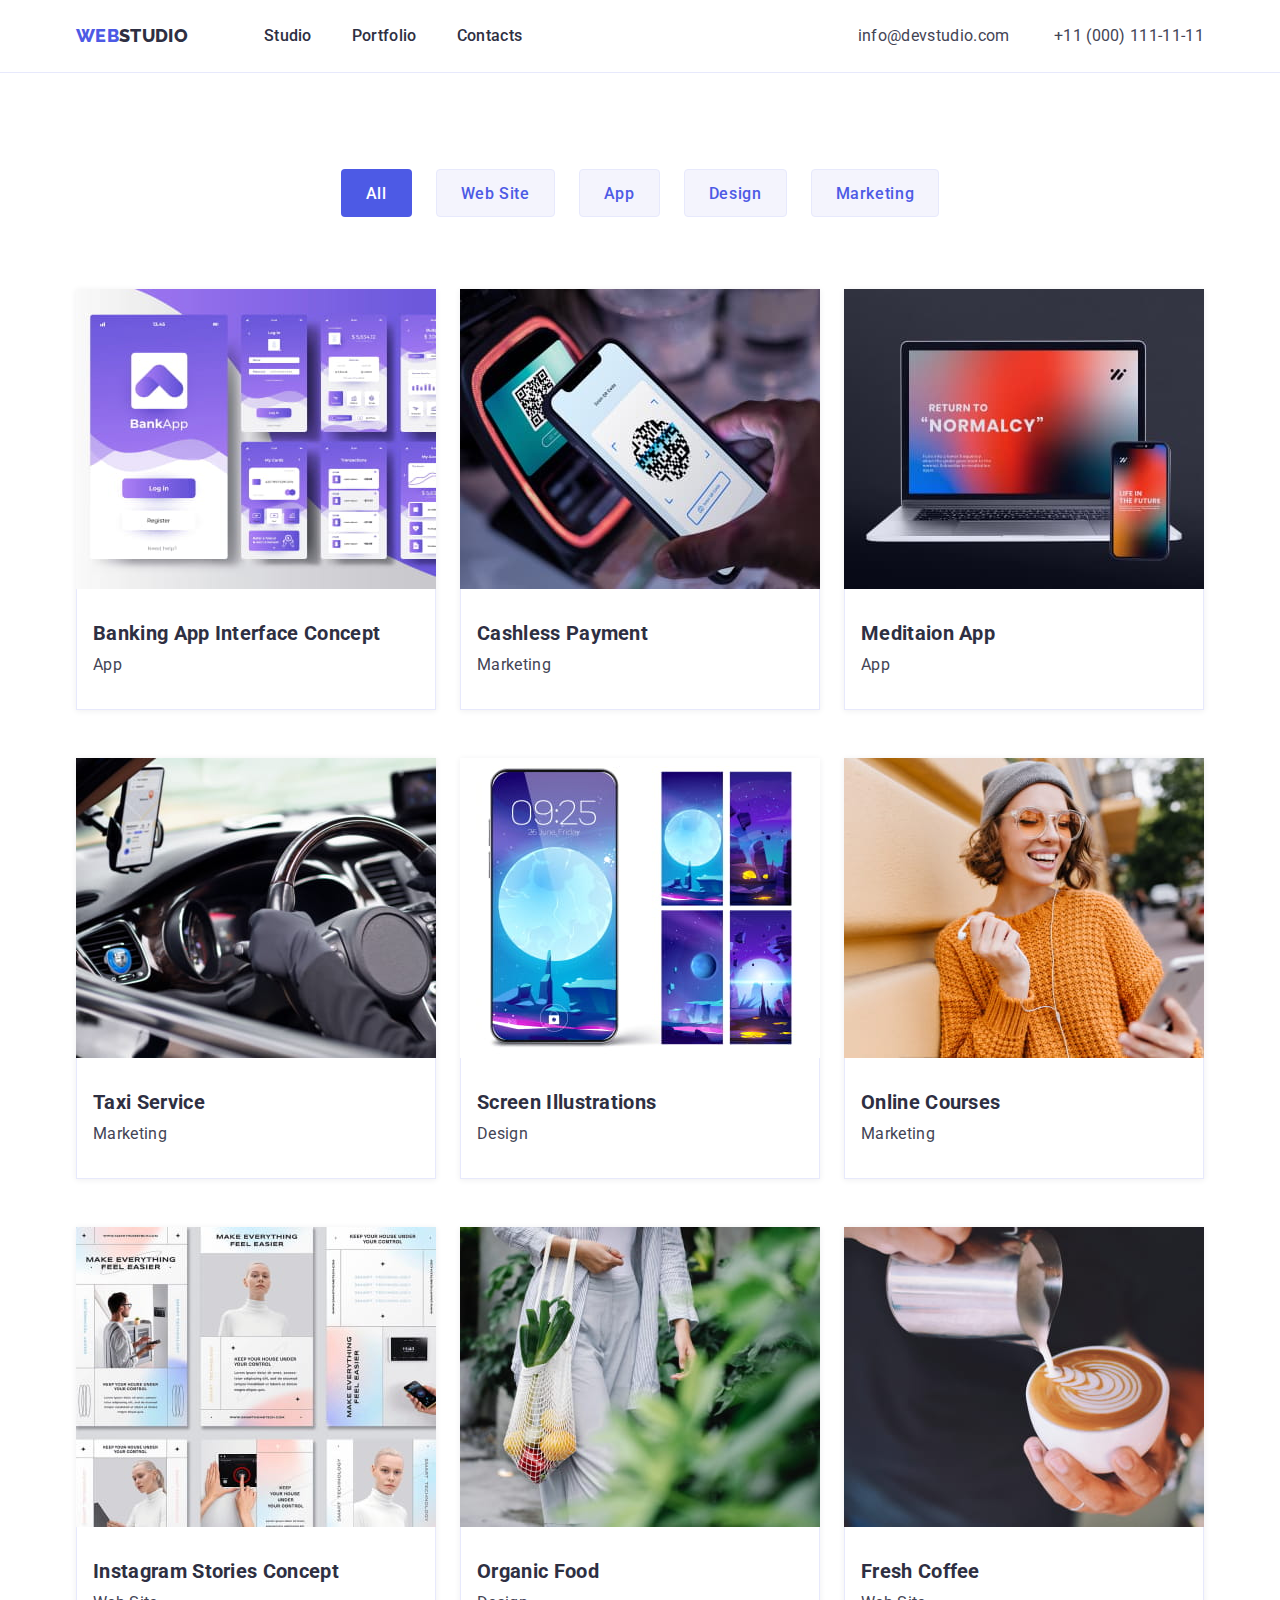
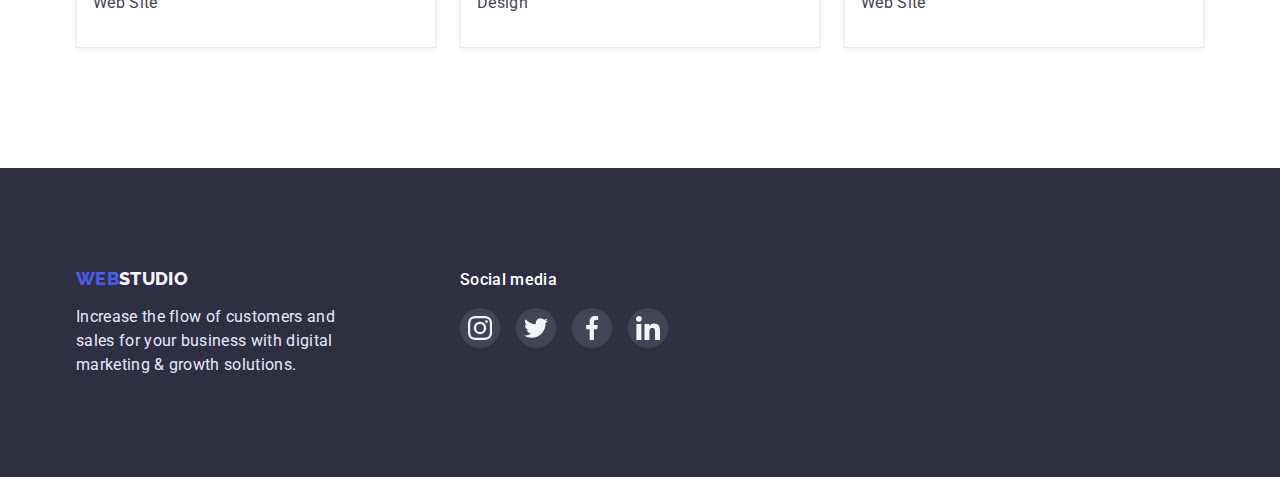
==== portfolio.html @ 6b867adf "Create new repository" ====
<!DOCTYPE html>
<html lang="en">
<head>
    <meta charset="UTF-8">
    <meta http-equiv="X-UA-Compatible" content="IE=edge">
    <meta name="viewport" content="width=device-width, initial-scale=1.0">
    <title>Document</title>
    <link rel="preconnect" href="https://fonts.googleapis.com">
    <link rel="preconnect" href="https://fonts.gstatic.com" crossorigin>
    <link href="https://fonts.googleapis.com/css2?family=Raleway:wght@800&family=Roboto:wght@400;500;700;900&display=swap"
        rel="stylesheet">
    <link rel="stylesheet" href="https://cdnjs.cloudflare.com/ajax/libs/modern-normalize/1.1.0/modern-normalize.min.css">
    <link rel="stylesheet" href="./css/styles.css">
</head>
<body>

    <!-- Шапка сайту -->
<header class="page-header">
    <div class="container overlay">
        <nav class="header-nav">
            <a href="./index.html" class="logo"><Span class="first-logo">Web</Span>Studio</a>
            <ul class="site-nav list">
                <li class="item"><a href="./index.html" class="nav-title">Studio</a></li>
                <li class="item"><a href="./portfolio.html" class="nav-title">Portfolio</a></li>
                <li class="item"><a href="" class="nav-title">Contacts</a></li>
            </ul>
            <div class="contact">
                <a href="mailto:info@devstudio.com" class="contact-description">info@devstudio.com</a>
                <a href="tel:+110001111111" class="contact-description">+11 (000) 111-11-11</a>
            </div>
        </nav>
    </div>
</header>
   
   <!-- Основний контент -->
   <main>

    <!-- Кнопки фільтрів -->
        <section class="filtr-button">
            <div class="container">
            <h1 class="secret-name">Filters buttons</h1>
            <ul class="list description button-list">
                <li class="item">
                    <button type="button" class="button primary">All</button>
                </li>
                <li class="item">
                    <button type="button" class="button secondary">Web Site</button>
                </li>
                <li class="item">
                    <button type="button" class="button secondary">App</button>
                </li>
                <li class="item">
                    <button type="button" class="button secondary">Design</button>
                </li>
                <li class="item">
                    <button type="button" class="button secondary">Marketing</button>
                </li>
            </ul>
            </div>
        </section>
    
    <!-- Картки проектів -->
            <section class="project-cards">
                <div class="container">
                <h2 class="secret-name">Project cards</h2>
                <ul class="list description cards-list">
                    <li class="item">
                        <a href="" class="card-link">
                                <img class="imag" src="./images/Banking-App-Interface-Concept.jpg" alt="Banking App Interface Concept" width="360" height="300">
                            <div class="card-content">
                                <h3 class="name">Banking App Interface Concept</h3>
                                <p class="filter-name">App</p>
                            </div>
                        </a>
                    </li>
                    <li class="item">
                        <a href="" class="card-link">
                            <img src="./images/Cashless-Payment.jpg" alt="Cashless Payment" width="360" height="300">
                        <div class="card-content">
                            <h3 class="name">Cashless Payment</h3>
                            <p class="filter-name">Marketing</p>
                        </div>
                        </a>
                    </li> 
                    <li class="item">
                        <a href="" class="card-link">
                            <img src="./images/Meditaion-App.jpg" alt="Meditaion App" width="360" height="300">
                        <div class="card-content">
                            <h3 class="name">Meditaion App</h3>
                            <p class="filter-name">App</p>
                        </div>
                        </a>
                    </li> 
                    <li class="item">
                        <a href="" class="card-link">
                            <img src="./images/Taxi-Service.jpg" alt="Taxi Service" width="360" height="300">
                        <div class="card-content">
                            <h3 class="name">Taxi Service</h3>
                            <p class="filter-name">Marketing</p>
                        </div>
                        </a>
                    </li> 
                    <li class="item">
                        <a href="" class="card-link">
                            <img src="./images/Screen-Illustrations.jpg" alt="Screen Illustrations" width="360" height="300">
                        <div class="card-content">
                            <h3 class="name">Screen Illustrations</h3>
                            <p class="filter-name">Design</p>
                        </div>
                        </a>
                    </li> 
                    <li class="item">
                        <a href="" class="card-link">
                            <img src="./images/Online-Courses.jpg" alt="Online Courses" width="360" height="300">
                        <div class="card-content">
                            <h3 class="name">Online Courses</h3>
                            <p class="filter-name">Marketing</p>
                        </div>
                        </a>
                    </li> 
                    <li class="item">
                        <a href="" class="card-link">
                            <img src="./images/Instagram-Stories-Concept.jpg" alt="Instagram Stories Concept" width="360" height="300">
                        <div class="card-content">
                            <h3 class="name">Instagram Stories Concept</h3>
                            <p class="filter-name">Web Site</p>
                        </div>
                        </a>
                    </li>
                    <li class="item">
                        <a href="" class="card-link">
                            <img src="./images/Organic-Food.jpg" alt="Organic Food" width="360" height="300">
                        <div class="card-content">
                            <h3 class="name">Organic Food</h3>
                            <p class="filter-name">Design</p>
                        </div>
                        </a>
                    </li>
                    <li class="item">
                        <a href="" class="card-link">
                            <img src="./images/Fresh-Coffee.jpg" alt="Fresh Coffee" width="360" height="300">
                        <div class="card-content">
                            <h3 class="name">Fresh Coffee</h3>
                            <p class="filter-name">Web Site</p>
                        </div>
                        </a>
                    </li> 
                </ul>
                </div>
            </section>
    
   </main>

<!-- Футер -->
    <footer class="footer">
        <div class="container our-company">
            <div class="logo-information">
                <a href="./index.html" class="logo-foother"><span class="first-logo">Web</span>Studio</a>
                <p class="footer-description">Increase the flow of customers and sales for your business with digital
                    marketing & growth solutions.</p>
            </div>
            <div class="logo-social">
                <h2 class="social">Social media</h2>
                <ul class="list description our-company-list">
                    <li class="link-position">
                        <a href="" class="our-company-link">
                            <svg class="our-company-icon">
                                <use href="./images/symbol-defs.svg#instagram"></use>
                            </svg>
                        </a>
                    </li>
                    <li class="link-position">
                        <a href="" class="our-company-link">
                            <svg class="our-company-icon">
                                <use href="./images/symbol-defs.svg#twitter"></use>
                            </svg>
                        </a>
                    </li>
                    <li class="link-position">
                        <a href="" class="our-company-link">
                            <svg class="our-company-icon">
                                <use href="./images/symbol-defs.svg#facebook"></use>
                            </svg>
                        </a>
                    </li>
                    <li class="link-position">
                        <a href="" class="our-company-link">
                            <svg class="our-company-icon">
                                <use href="./images/symbol-defs.svg#linkedin"></use>
                            </svg>
                        </a>
                    </li>
                </ul>
            </div>
        </div>
    </footer>
    
</body>
</html>
---- css/styles.css ----
/* Color styles */

/* Body
White #FFFFFF */

/* Primary Brand 
Iris #4D5AE5 */

/* Pressed state
OCEAN #404BBF */

/* Dark 
Navy blue #2E2F42 */

/* Success 
GREEN #31D0AA */

/* Text 
SLATE #434455 */

/* Subtle Text 
LIGHT SLATE #8E8F99 */

/* Accent 
cornflower #E7E9FC */

/* Light 
CLOUD #F4F4FD */

:root {
    /* Colors */
    --primary-brand-color: #4D5AE5;
    --color-hover-focus: #404BBF;
    --title-text-color: #2E2F42;
    --description-text-color: #434455;
    --background-light-color: #F4F4FD;
    --button-border-color: #E7E9FC;
    --border-clients-color: #8E8F99;
    --clients-color: #8E8F99;

    /* Body */
    --font-weight-body: 500;
    --line-height-body: 1.5;
    --letter-spacing-body: 0.02em;

    /* Logo */
    --font-weight-logo: 800;
    --font-size-logo: 18px;
    --line-height-logo: 1.33;
    --letter-spacing-logo: 0.03;

    /* Buttons */
    --font-family-button: Roboto;
    --font-weight-button: 500;
    --line-height-button: 1.5;
    --align-items-button: center;
    --letter-spacing-button: 0.04em;

    /* Section title */
    --font-size-section-title: 36px;
    --line-height-section-title: 1.11;
}

/* Фон всієї сторінки */
body {
    background-color: #ffffff;
    color: var(--title-text-color);

    font-family: Roboto, sans-serif;
    font-weight: var(--font-weight-body);
    line-height: var(--line-height-body);
    letter-spacing: var(--letter-spacing-body);
}

.container {
    margin-left: auto;
    margin-right: auto;
    width: 1158px;
    padding-left: 15px;
    padding-right: 15px;
}

.list {
    margin-top: 0;
    margin-bottom: 0;

    list-style: none;
}

.section {
    margin-top: 0;
    margin-bottom: 0;
    padding-bottom: 120px;
}

/* Header */
.page-header {
    border-bottom: 1px solid #E7E9FC;
}

.header-nav {
    display: flex;
    align-items: center;
}

/* Логотип */
.logo {
    display: inline-block;
    padding-top: 24px;
    padding-bottom: 24px;

    color: var(--title-text-color);
    text-decoration: none;

    font-family: Raleway, sans-serif;
    font-weight: var(--font-weight-logo);
    font-size: var(--font-size-logo);
    line-height: var(--line-height-logo);
    letter-spacing: var(--letter-spacing-logo);
    text-transform: uppercase;
}

.first-logo {
    color: var(--primary-brand-color);
}

/* Навігація */
.site-nav {
    display: flex;
    margin-left: 76px;
    padding: 0;
}

.site-nav .item:not(:last-child) {
    margin-right: 40px;
}

.nav-title {
    display: block;
    padding-top: 24px;
    padding-bottom: 24px;

    text-decoration: none;
    color: var(--title-text-color);
    text-decoration: none;
}

.nav-title:hover,
.nav-title:focus {
    color: var(--color-hover-focus);
}

/* Контакти */
.contact {
    margin-top: 0;
    margin-bottom: 0;
    margin-left: auto;
    padding: 0;
}

.contact-description {
    display: inline-block;
    padding-top: 24px;
    padding-bottom: 24px;

    color: var(--description-text-color);
    text-decoration: none;
    font-style: normal;
    font-weight: 400;
}

.contact-description:hover,
.contact-description:focus {
    color: var(--primary-brand-color);
}

.header-nav .contact-description:not(:last-child) {
    margin-right: 40px;
}

/* Герой */
.hero {
    padding-top: 188px;
    padding-bottom: 188px;
    text-align: center;

    background-color: var(--title-text-color);
    color: #FFFFFF;

    max-width: 1600px;
    height: 600px;
    margin-left: auto;
    margin-right: auto;
    background-image: linear-gradient(to right, 
    rgba(46, 47, 66, 0.7),
    rgba(46, 47, 66, 0.7)),
    url(../images/people-office.jpg);
    background-repeat: no-repeat;
    background-position: center;
    background-size: cover;
}


.hero-description {
    margin-top: 0;
    margin-bottom: 48px;

    font-size: 56px;
    line-height: 1.07;
}

/* Buttons */

.button {
    display: inline-block;
    border: 1px solid transparent;
    border-radius: 4px;
    padding: 12px 24px;
    min-width: 69px;
    height: 48px;

    background-color: #FFFFFF;
    color: var(--title-text-color);

    cursor: pointer;
    
    font-family: var(--font-family-button);
    font-weight: var(--font-weight-button);
    line-height: var(--line-height-button);
    align-items: var(--align-items-button);
    letter-spacing: var(--letter-spacing-button);
}

.button-order {
    min-width: 170px;
    height: 51px;
    line-height: 1.19;

    padding: 16px 32px;

    background-color: var(--primary-brand-color);
    color: #ffffff;
}

.button-order:hover,
.button-order:focus {
    background-color: var(--color-hover-focus);
    box-shadow: 0px 4px 4px rgba(0, 0, 0, 0.15);
}

.button.primary {
   background-color: var(--primary-brand-color);
   color: #ffffff; 
}

.button.secondary {
    border: 1px solid var(--button-border-color);
    background-color: var(--background-light-color);
    color: var(--primary-brand-color);
}

.secondary:hover,
.secondary:focus {
    border: 1px solid var(--primary-brand-color);
    background-color: var(--primary-brand-color);
    color: var(--background-light-color);
}

/* Цінності компанії */
.section-title {
    margin-top: 0;
    margin-bottom: 0;
    padding-bottom: 72px;

    font-size: var(--font-size-section-title);
    line-height: var(--line-height-section-title);
    text-align: center;
    text-transform: capitalize;
}

.list-values {
    display: flex;
    padding-top: 120px;
    padding-left: 0;
}

.list-values > .item {
    width: calc((100% - 24px * 3) / 4);
    margin-right: 24px;
}

.list-values > .item:last-child {
    margin-right: 0;
}

.actions {
    display: flex;
    padding: 24px 0;
    justify-content: center;
    align-items: center;
    background-color: var(--background-light-color);
    border-radius: 4px;
}

.icon {
    width: 64px;
    height: 64px;
}

.description-name {
    margin-top: 8px;
    margin-bottom: 8px;
}

/* Secret name */
.secret-name {
    position: absolute;
    width: 1px;
    height: 1px;
    margin: -1px;
    padding: 0;
    overflow: hidden;
    border: 0;
    clip: rect(0 0 0 0);
}

.description-text,
.worker-description,
.filter-name {
    margin-top: 0;
    margin-bottom: 0;

    color: var(--description-text-color);

    font-weight: 400;
}

/* Можливості компанії */
img {
    display: block;
}

.list-capabilities {
    display: flex;
    padding-left: 0;
    justify-content: space-between;
}

.link {
    display: block;
}

/* Команда */
.team {
    margin-top: 0;
    margin-bottom: 0;

    background-color: var(--background-light-color);
}

.team-name {
    padding-top: 120px;
}

.team-list {
    display: flex;
    justify-content: space-between;
    padding-left: 0;
}

.team-item {
    background-color: #ffffff;
    text-align: center;
    box-shadow: 0px 1px 6px rgba(46, 47, 66, 0.08), 0px 1px 1px rgba(46, 47, 66, 0.16), 0px 2px 1px rgba(46, 47, 66, 0.08);
    border-radius: 0px 0px 4px 4px;
}

.worker {
    margin-top: 0;
    margin-bottom: 0;
    padding-top: 32px;
}

.worker-description {
    margin-top: 8px;
    margin-bottom: 0;
    margin-bottom: 8px;
}

.tralind-list {
    display: flex;
    justify-content: space-between;
    padding: 0 16px 32px 16px;
}

.tralind-link {
    display: flex;
    padding: 12px;
    border-radius: 50%;
    align-items: center;
    justify-content: center;
    cursor: pointer;

    background-color: var(--primary-brand-color);
    fill: var(--background-light-color);
}

.tralind-link:hover,
.tralind-link:focus {
    background-color: var(--color-hover-focus);
}

.tralind-icon {
    width: 16px;
    height: 16px;
}

/* Customers */
.section-clients {
    padding-top: 130px;
}

.list-clients {
    display: flex;
    justify-content: space-between;
    margin: 0;
    padding-left: 0;
}

.link-client {
    display: flex;
    padding: 16px 32px;
    justify-content: center;
    align-items: center;

    border: 1px solid var(--border-clients-color);
    border-radius: 4px;

    fill: var(--clients-color);
}

.link-client:hover,
.link-client:focus {
    border: 1px solid var(--color-hover-focus);
    fill: var(--color-hover-focus);
}

.client {
    width: 104px;
    height: 56px;
}

/* Foother */
.footer {
    background-color: var(--title-text-color);
    color: #E7E9FC;
    padding-top: 100px;
    padding-bottom: 100px;
}

.our-company {
    display: flex;
}

.logo-foother {
    display: inline-block;
    margin-top: 0;
    margin-bottom: 16px;

    color: var(--background-light-color);
    text-decoration: none;

    font-family: Raleway, sans-serif;
    font-weight: var(--font-weight-logo);
    font-size: var(--font-size-logo);
    line-height: 1.17;
    letter-spacing: var(--letter-spacing-logo);
    text-transform: uppercase;
}

.first-logo {
    color: var(--primary-brand-color);
}

.footer-description {
    width: 264px;

    margin-top: 0;
    margin-bottom: 0;

    font-weight: 400;
}

.logo-social {
    margin-left: 120px;
}

.social {
    margin: 0;
    margin-bottom: 16px;

    font-weight: 500;
    font-size: 16px;

    color: #FFFFFF;
}

.our-company-list {
    display: flex;
    justify-content: space-between;
    padding-left: 0;
}

.link-position {
    margin-right: 16px;
}

.link-position:last-child {
    margin-right: 0;
}

.our-company-link {
    display: flex;
    padding: 8px;
    border-radius: 50%;
    align-items: center;
    justify-content: center;
    cursor: pointer;

    background: rgba(255, 255, 255, 0.1);
    fill: var(--background-light-color);
}

.our-company-link:last-child {
    margin-right: none;
}

.our-company-link:hover,
.our-company-link:focus {
    background-color: #31D0AA;
}

.our-company-icon {
    width: 24px;
    height: 24px;
}

/* Кнопки фільтрів */
.filtr-button {
    margin-top: 0;
    margin-bottom: 0;
}

.button-list {
    display: flex;
    justify-content: center;
    padding-left: 0;
    padding-top: 96px;
}

.button-list > .item {
    margin-right: 24px;
}

.button-list > .item:last-child {
    margin-right: 0;
}

.button-list > .item:hover,
.button-list > .item:focus {
    border-radius: 4px;
    box-shadow: 0px 3px 1px rgba(0, 0, 0, 0.1), 0px 2px 1px rgba(0, 0, 0, 0.08), 0px 2px 2px rgba(0, 0, 0, 0.12);
}

/* Project cards */
.project-cards {
    margin-top: 0;
    margin-bottom: 0;
}

.cards-list {
    display: flex;
    flex-wrap: wrap;
    padding-left: 0;
    padding-top: 72px;
    padding-bottom: 120px;
}

.cards-list > .item {
    display: block;
    width: calc((100% - 48px) / 3);
    margin-right: 24px;
    margin-bottom: 48px;

    box-shadow: 0px 1px 6px rgba(46, 47, 66, 0.08);
}

.cards-list > .item:nth-child(3n) {
    margin-right: 0;
}

.cards-list > .item:nth-last-child(-n + 3) {
    margin-bottom: 0;
}

.cards-list > .item:hover,
.cards-list > .item:focus {
    box-shadow: 0px 1px 6px rgba(46, 47, 66, 0.08), 0px 1px 1px rgba(46, 47, 66, 0.16), 0px 2px 1px rgba(46, 47, 66, 0.08);
}

.card-link {
    text-decoration: none;
}

.card-content {
    padding: 32px 0 32px 16px;

    border: 1px solid #E7E9FC;
    border-top: none;
}

.card-content:hover,
.card-content:focus {
    border: 0.5px solid #F4F4FD;
    border-top: none;
}

.name {
    margin-top: 0;
    margin-bottom: 0;

    color: var(--title-text-color);

    font-size: 20px;
    line-height: 1.2;
}

.filter-name {
    margin-top: 8px;
}
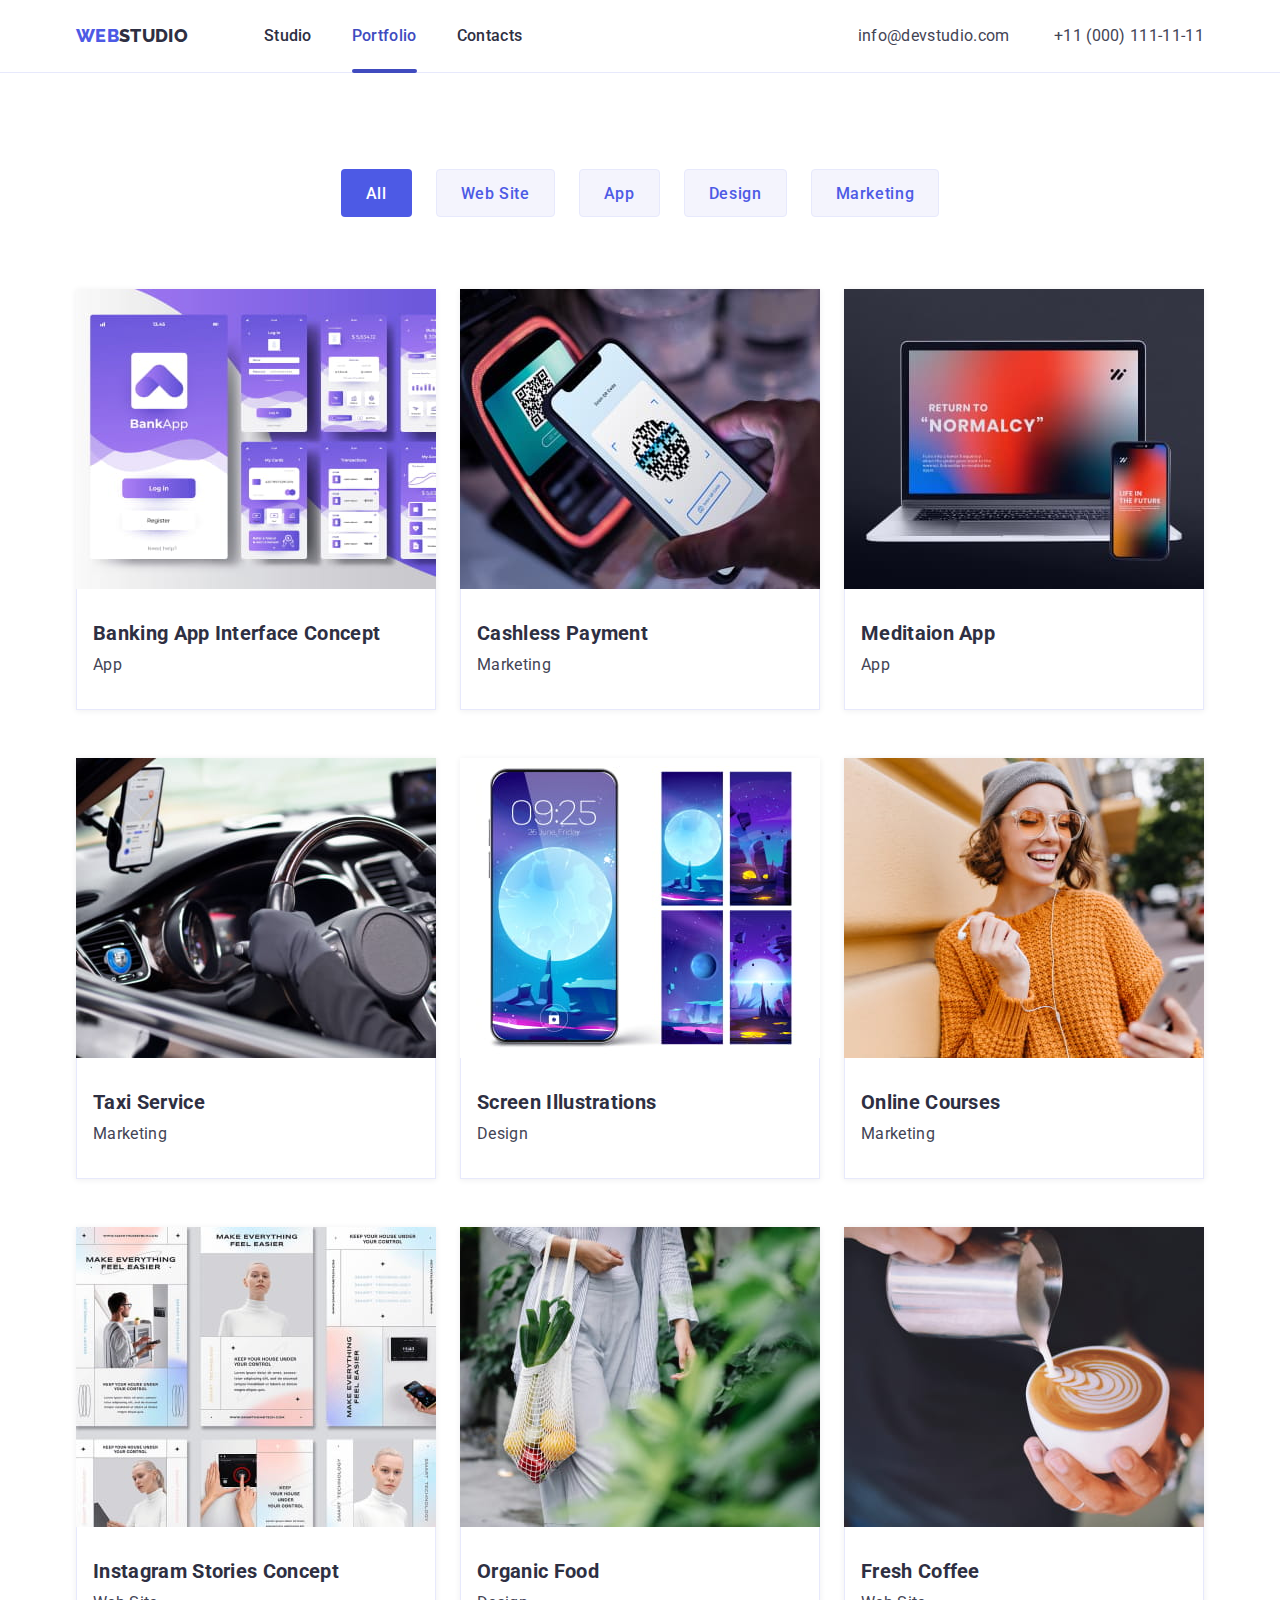
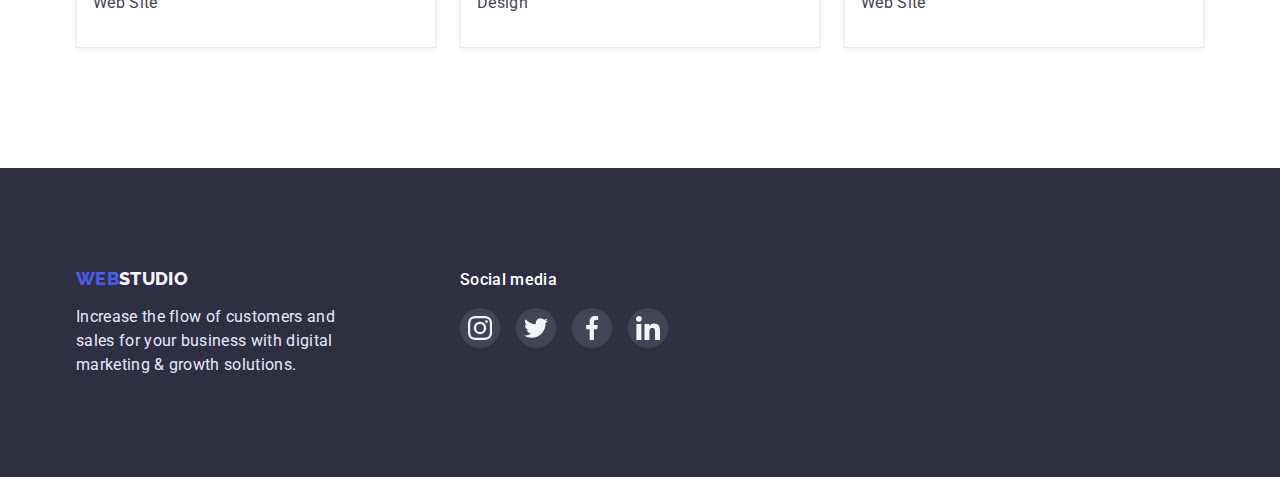
==== commit ce7707d4: "Update portfolio.html" ====
--- a/portfolio.html
+++ b/portfolio.html
@@ -7,8 +7,7 @@
     <title>Document</title>
     <link rel="preconnect" href="https://fonts.googleapis.com">
     <link rel="preconnect" href="https://fonts.gstatic.com" crossorigin>
-    <link href="https://fonts.googleapis.com/css2?family=Raleway:wght@800&family=Roboto:wght@400;500;700;900&display=swap"
-        rel="stylesheet">
+    <link href="https://fonts.googleapis.com/css2?family=Raleway:wght@800&family=Roboto:wght@400;500;700;900&display=swap" rel="stylesheet">
     <link rel="stylesheet" href="https://cdnjs.cloudflare.com/ajax/libs/modern-normalize/1.1.0/modern-normalize.min.css">
     <link rel="stylesheet" href="./css/styles.css">
 </head>
@@ -21,8 +20,8 @@
             <a href="./index.html" class="logo"><Span class="first-logo">Web</Span>Studio</a>
             <ul class="site-nav list">
                 <li class="item"><a href="./index.html" class="nav-title">Studio</a></li>
-                <li class="item"><a href="./portfolio.html" class="nav-title">Portfolio</a></li>
-                <li class="item"><a href="" class="nav-title">Contacts</a></li>
+                <li class="item"><a href="./portfolio.html" class="nav-title portfolio">Portfolio</a></li>
+                <li class="item"><a href="./contacts.html" class="nav-title">Contacts</a></li>
             </ul>
             <div class="contact">
                 <a href="mailto:info@devstudio.com" class="contact-description">info@devstudio.com</a>
@@ -60,13 +59,16 @@
         </section>
     
     <!-- Картки проектів -->
-            <section class="project-cards">
-                <div class="container">
+        <section class="project-cards">
+            <div class="container">
                 <h2 class="secret-name">Project cards</h2>
                 <ul class="list description cards-list">
                     <li class="item">
                         <a href="" class="card-link">
-                                <img class="imag" src="./images/Banking-App-Interface-Concept.jpg" alt="Banking App Interface Concept" width="360" height="300">
+                            <div class="card-thumb">
+                                <img src="./images/Banking-App-Interface-Concept.jpg" alt="Banking App Interface Concept" width="360" height="300">
+                                <p class="card-text">14 Stylish and User-Friendly App Design Concepts · Task Manager App · Calorie Tracker App · Exotic Fruit Ecommerce App · Cloud Storage App</p>
+                            </div>
                             <div class="card-content">
                                 <h3 class="name">Banking App Interface Concept</h3>
                                 <p class="filter-name">App</p>
@@ -75,7 +77,10 @@
                     </li>
                     <li class="item">
                         <a href="" class="card-link">
-                            <img src="./images/Cashless-Payment.jpg" alt="Cashless Payment" width="360" height="300">
+                            <div class="card-thumb">
+                                <img src="./images/Cashless-Payment.jpg" alt="Cashless Payment" width="360" height="300">
+                                <p class="card-text">14 Stylish and User-Friendly App Design Concepts · Task Manager App · Calorie Tracker App · Exotic Fruit Ecommerce App · Cloud Storage App</p>
+                            </div>
                         <div class="card-content">
                             <h3 class="name">Cashless Payment</h3>
                             <p class="filter-name">Marketing</p>
@@ -84,7 +89,10 @@
                     </li> 
                     <li class="item">
                         <a href="" class="card-link">
-                            <img src="./images/Meditaion-App.jpg" alt="Meditaion App" width="360" height="300">
+                            <div class="card-thumb">
+                                <img src="./images/Meditaion-App.jpg" alt="Meditaion App" width="360" height="300">
+                                <p class="card-text">14 Stylish and User-Friendly App Design Concepts · Task Manager App · Calorie Tracker App · Exotic Fruit Ecommerce App · Cloud Storage App</p>
+                            </div>
                         <div class="card-content">
                             <h3 class="name">Meditaion App</h3>
                             <p class="filter-name">App</p>
@@ -93,7 +101,10 @@
                     </li> 
                     <li class="item">
                         <a href="" class="card-link">
-                            <img src="./images/Taxi-Service.jpg" alt="Taxi Service" width="360" height="300">
+                            <div class="card-thumb">
+                                <img src="./images/Taxi-Service.jpg" alt="Taxi Service" width="360" height="300">
+                                <p class="card-text">14 Stylish and User-Friendly App Design Concepts · Task Manager App · Calorie Tracker App · Exotic Fruit Ecommerce App · Cloud Storage App</p>
+                            </div>
                         <div class="card-content">
                             <h3 class="name">Taxi Service</h3>
                             <p class="filter-name">Marketing</p>
@@ -102,7 +113,10 @@
                     </li> 
                     <li class="item">
                         <a href="" class="card-link">
-                            <img src="./images/Screen-Illustrations.jpg" alt="Screen Illustrations" width="360" height="300">
+                            <div class="card-thumb">
+                                <img src="./images/Screen-Illustrations.jpg" alt="Screen Illustrations" width="360" height="300">
+                                <p class="card-text">14 Stylish and User-Friendly App Design Concepts · Task Manager App · Calorie Tracker App · Exotic Fruit Ecommerce App · Cloud Storage App</p>
+                            </div>
                         <div class="card-content">
                             <h3 class="name">Screen Illustrations</h3>
                             <p class="filter-name">Design</p>
@@ -111,7 +125,10 @@
                     </li> 
                     <li class="item">
                         <a href="" class="card-link">
-                            <img src="./images/Online-Courses.jpg" alt="Online Courses" width="360" height="300">
+                            <div class="card-thumb">
+                                <img src="./images/Online-Courses.jpg" alt="Online Courses" width="360" height="300">
+                                <p class="card-text">14 Stylish and User-Friendly App Design Concepts · Task Manager App · Calorie Tracker App · Exotic Fruit Ecommerce App · Cloud Storage App</p>
+                            </div>
                         <div class="card-content">
                             <h3 class="name">Online Courses</h3>
                             <p class="filter-name">Marketing</p>
@@ -120,7 +137,10 @@
                     </li> 
                     <li class="item">
                         <a href="" class="card-link">
-                            <img src="./images/Instagram-Stories-Concept.jpg" alt="Instagram Stories Concept" width="360" height="300">
+                            <div class="card-thumb">
+                                <img src="./images/Instagram-Stories-Concept.jpg" alt="Instagram Stories Concept" width="360" height="300">
+                                <p class="card-text">14 Stylish and User-Friendly App Design Concepts · Task Manager App · Calorie Tracker App · Exotic Fruit Ecommerce App · Cloud Storage App</p>
+                            </div>
                         <div class="card-content">
                             <h3 class="name">Instagram Stories Concept</h3>
                             <p class="filter-name">Web Site</p>
@@ -129,7 +149,10 @@
                     </li>
                     <li class="item">
                         <a href="" class="card-link">
-                            <img src="./images/Organic-Food.jpg" alt="Organic Food" width="360" height="300">
+                            <div class="card-thumb">
+                                <img src="./images/Organic-Food.jpg" alt="Organic Food" width="360" height="300">
+                                <p class="card-text">14 Stylish and User-Friendly App Design Concepts · Task Manager App · Calorie Tracker App · Exotic Fruit Ecommerce App · Cloud Storage App</p>
+                            </div>
                         <div class="card-content">
                             <h3 class="name">Organic Food</h3>
                             <p class="filter-name">Design</p>
@@ -138,7 +161,10 @@
                     </li>
                     <li class="item">
                         <a href="" class="card-link">
-                            <img src="./images/Fresh-Coffee.jpg" alt="Fresh Coffee" width="360" height="300">
+                            <div class="card-thumb">
+                                <img src="./images/Fresh-Coffee.jpg" alt="Fresh Coffee" width="360" height="300">
+                                <p class="card-text">14 Stylish and User-Friendly App Design Concepts · Task Manager App · Calorie Tracker App · Exotic Fruit Ecommerce App · Cloud Storage App</p>
+                            </div>
                         <div class="card-content">
                             <h3 class="name">Fresh Coffee</h3>
                             <p class="filter-name">Web Site</p>
@@ -146,8 +172,8 @@
                         </a>
                     </li> 
                 </ul>
-                </div>
-            </section>
+            </div>
+        </section>
     
    </main>
 
--- a/css/styles.css
+++ b/css/styles.css
@@ -136,6 +136,8 @@
 }
 
 .nav-title {
+    position: relative;
+
     display: block;
     padding-top: 24px;
     padding-bottom: 24px;
@@ -143,11 +145,33 @@
     text-decoration: none;
     color: var(--title-text-color);
     text-decoration: none;
+
+    transition: color 250ms cubic-bezier(0.4, 0, 0.2, 1);
 }
 
 .nav-title:hover,
 .nav-title:focus {
     color: var(--color-hover-focus);
+}
+
+.studio, 
+.portfolio, 
+.contacts {
+    color: var(--color-hover-focus);
+}
+
+.studio::after,
+.portfolio::after,
+.contacts::after {   
+    content: "";
+    display: block;
+    position: absolute;
+    bottom: -1px;
+    width: 100%;
+    height: 4px;
+
+    background: var(--color-hover-focus);
+    border-radius: 2px;
 }
 
 /* Контакти */
@@ -167,6 +191,8 @@
     text-decoration: none;
     font-style: normal;
     font-weight: 400;
+
+    transition: color 250ms cubic-bezier(0.4, 0, 0.2, 1);
 }
 
 .contact-description:hover,
@@ -240,6 +266,7 @@
 
     background-color: var(--primary-brand-color);
     color: #ffffff;
+    transition: background-color 250ms cubic-bezier(0.4, 0, 0.2, 1);
 }
 
 .button-order:hover,
@@ -249,14 +276,19 @@
 }
 
 .button.primary {
-   background-color: var(--primary-brand-color);
-   color: #ffffff; 
+    background-color: var(--primary-brand-color);
+    color: #ffffff;
 }
 
 .button.secondary {
     border: 1px solid var(--button-border-color);
     background-color: var(--background-light-color);
     color: var(--primary-brand-color);
+    box-shadow: none;
+
+    transition-property: border, background-color, color, box-shadow;
+    transition-duration: 250ms;
+    transition-timing-function: cubic-bezier(0.4, 0, 0.2, 1);
 }
 
 .secondary:hover,
@@ -264,6 +296,51 @@
     border: 1px solid var(--primary-brand-color);
     background-color: var(--primary-brand-color);
     color: var(--background-light-color);
+    box-shadow: 0px 3px 1px rgba(0, 0, 0, 0.1), 0px 2px 1px rgba(0, 0, 0, 0.08), 0px 2px 2px rgba(0, 0, 0, 0.12);
+}
+
+/* Backdrop */
+.backdrop {
+    position: fixed;
+    top: 0;
+    left: 0;
+    width: 100%;
+    height: 100%;
+
+    background: rgba(46, 47, 66, 0.4);
+}
+
+.backdrop.is-hidden {
+    opacity: 0;
+    pointer-events: none;
+    visibility: hidden;
+}
+
+.modal {
+    position: fixed;
+    top: 50%;
+    left: 50%;
+    transform: translate(-50%, -50%);
+
+    width: 408px;
+    height: 576px;
+
+    background-color: #FCFCFC;
+    box-shadow: 0px 1px 1px rgba(0, 0, 0, 0.14), 0px 1px 3px rgba(0, 0, 0, 0.12), 0px 2px 1px rgba(0, 0, 0, 0.2);
+    border-radius: 4px;
+}
+
+.close-modal {
+    position: absolute;
+    top: 24px;
+    right: 24px;
+    padding: 8px;
+
+    border-radius: 50%;
+    background: var(--button-border-color);
+    border: 1px solid rgba(0, 0, 0, 0.1);
+
+    cursor: pointer;
 }
 
 /* Цінності компанії */
@@ -403,6 +480,8 @@
 
     background-color: var(--primary-brand-color);
     fill: var(--background-light-color);
+
+    transition: background-color 250ms cubic-bezier(0.4, 0, 0.2, 1);
 }
 
 .tralind-link:hover,
@@ -437,6 +516,10 @@
     border-radius: 4px;
 
     fill: var(--clients-color);
+
+    transition-property: border, fill;
+    transition-duration: 250ms;
+    transition-timing-function: cubic-bezier(0.4, 0, 0.2, 1);
 }
 
 .link-client:hover,
@@ -527,12 +610,10 @@
     justify-content: center;
     cursor: pointer;
 
-    background: rgba(255, 255, 255, 0.1);
+    background-color: rgba(255, 255, 255, 0.1);
     fill: var(--background-light-color);
-}
-
-.our-company-link:last-child {
-    margin-right: none;
+
+    transition: background-color 250ms cubic-bezier(0.4, 0, 0.2, 1);
 }
 
 .our-company-link:hover,
@@ -593,6 +674,7 @@
     margin-bottom: 48px;
 
     box-shadow: 0px 1px 6px rgba(46, 47, 66, 0.08);
+    transition: box-shadow 250ms cubic-bezier(0.4, 0, 0.2, 1);
 }
 
 .cards-list > .item:nth-child(3n) {
@@ -612,15 +694,46 @@
     text-decoration: none;
 }
 
+.card-thumb {
+    position: relative;
+    overflow: hidden;
+}
+
+.card-text {
+    position: absolute;
+    content: "";
+    top: 0;
+    left: 0;
+
+    height: 100%;
+    margin: 0;
+    padding-top: 40px;
+    padding-left: 32px;
+    padding-right: 32px;
+
+    font-weight: 400;
+    background-color: var(--primary-brand-color);
+    color: var(--background-light-color);
+
+    transform: translateY(100%);
+    transition: transform 250ms cubic-bezier(0.4, 0, 0.2, 1);
+}
+
+.card-link:hover .card-text,
+.card-link:focus .card-text {
+    transform: translateY(0);
+}
+
 .card-content {
     padding: 32px 0 32px 16px;
 
     border: 1px solid #E7E9FC;
     border-top: none;
-}
-
-.card-content:hover,
-.card-content:focus {
+    transition: border 250ms cubic-bezier(0.4, 0, 0.2, 1);
+}
+
+.card-link:hover .card-content,
+.card-link:focus .card-content{
     border: 0.5px solid #F4F4FD;
     border-top: none;
 }
